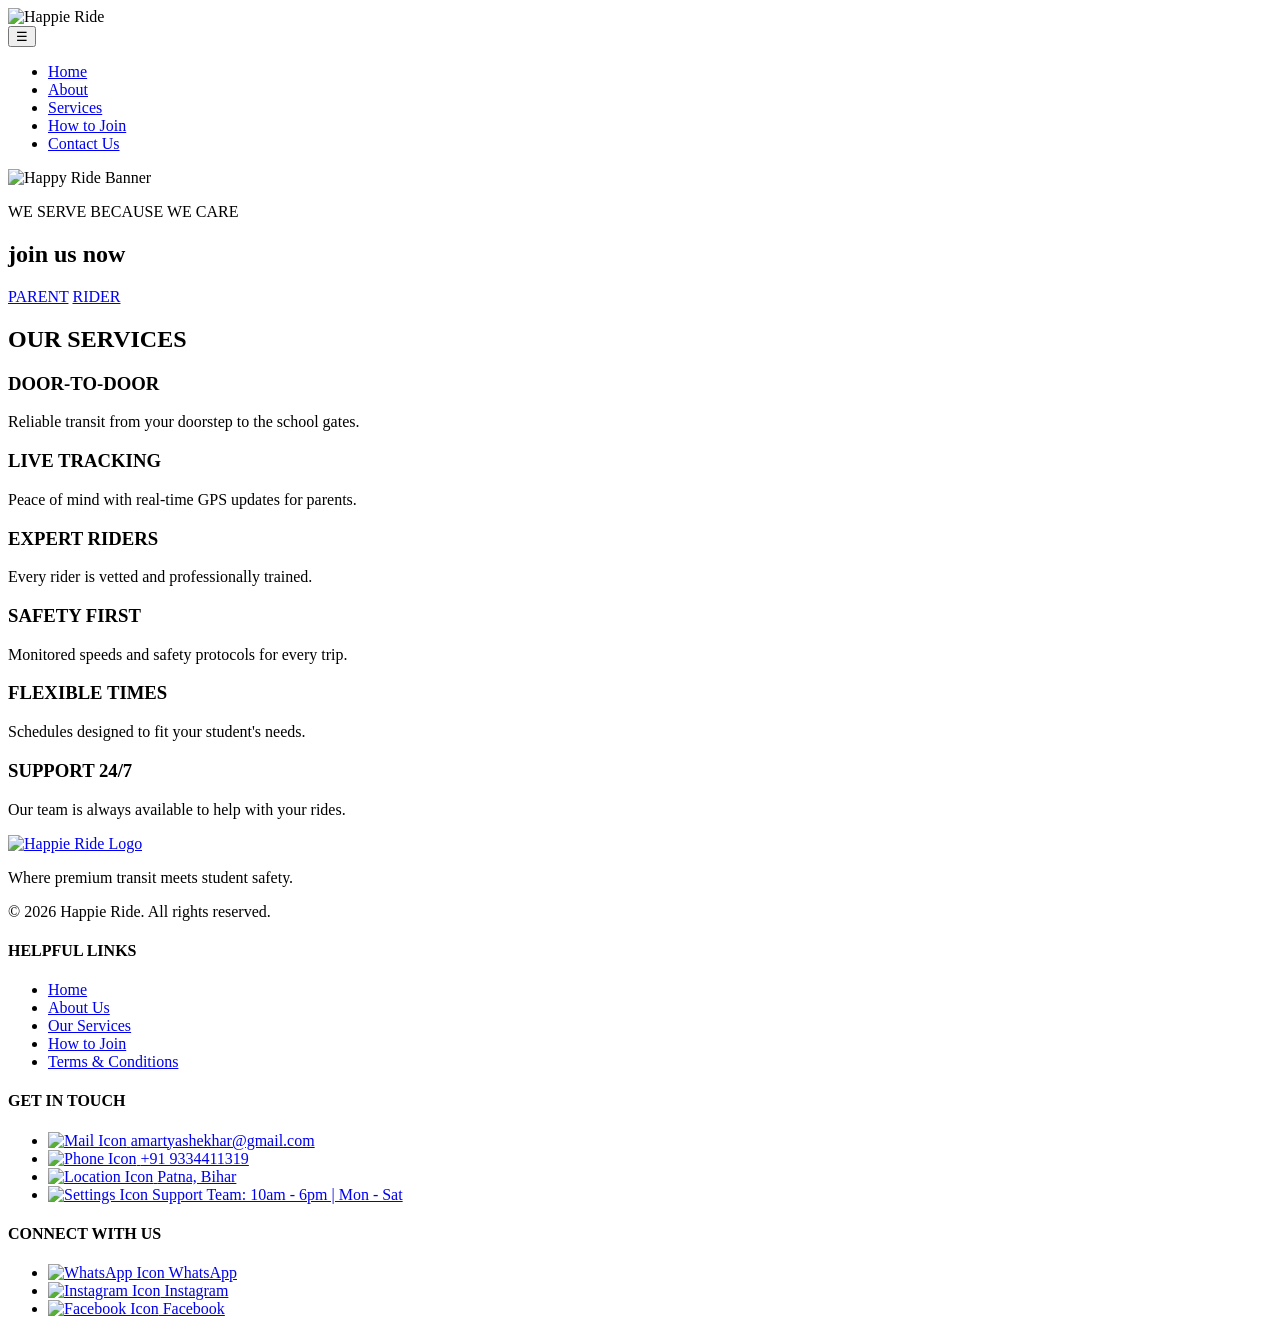
==== index.html @ 3d085aca "Add files via upload" ====
<!DOCTYPE html>
<html lang="en">

<head>
    <meta charset="UTF-8">
    <meta name="viewport" content="width=device-width, initial-scale=1.0">
    <title>Happie Ride | Premium Student Transport</title>
    <link rel="stylesheet" href="style.css">
    <link rel="preconnect" href="https://fonts.googleapis.com">
    <link rel="preconnect" href="https://fonts.gstatic.com" crossorigin>
    <link
        href="https://fonts.googleapis.com/css2?family=Rubik:ital,wght@0,300..900;1,300..900&family=Staatliches&display=swap"
        rel="stylesheet">
</head>

<body>

    <div class="blur-overlay"></div>

    <header class="top-bar">
        <div class="logo-container">
            <img src="HAPPIE RIDE (1)-Photoroom.png" alt="Happie Ride" class="main-logo">
        </div>
        <button class="menu-toggle" onclick="toggleMenu()" aria-label="Toggle Navigation"
            aria-expanded="false">☰</button>
        <ul class="nav-links" id="navLinks">
            <li><a href="index.html">Home</a></li>
            <li><a href="about.html">About</a></li>
            <li><a href="services.html">Services</a></li>
            <li><a href="howtojoin.html">How to Join</a></li>
            <li><a href="index.html#contact-footer">Contact Us</a></li>
        </ul>
    </header>

    <main id="main-content">
        <div class="hero-image">
            <img src="https://images.unsplash.com/photo-1775216061733-ecdcd7d3cdf3?w=1000&auto=format&fit=crop&q=60"
                alt="Happy Ride Banner" class="full-screen-banner">
            <div class="banner-overlay"></div>
        </div>
        <section id="home-section">

            <div class="statement-tab">
                <p>WE SERVE BECAUSE WE CARE</p>
            </div>

            <div id="join_us" class="selection-box">
                <h2 class="impact-text size-md">join us now</h2>
                <div class="button-group">
                    <a href="https://docs.google.com/forms/d/e/1FAIpQLScxYKpmgmwYWfAXRPGvwGN66NkheVwvE3vnoVW8nSBZlDpSGA/viewform?usp=publish-editor"
                        class="btn parent-btn">PARENT</a>
                    <a href="https://docs.google.com/forms/d/e/1FAIpQLScxYKpmgmwYWfAXRPGvwGN66NkheVwvE3vnoVW8nSBZlDpSGA/viewform?usp=publish-editor"
                        target="_blank" class="btn rider-btn">RIDER</a>
                </div>
            </div>

            <div id="services-section" class="services-container">
                <h2 class="impact-text size-lg">OUR SERVICES</h2>
                <div class="services-grid">
                    <div class="service-item">
                        <h3 class="impact-text size-sm">DOOR-TO-DOOR</h3>
                        <p>Reliable transit from your doorstep to the school gates.</p>
                    </div>
                    <div class="service-item">
                        <h3 class="impact-text size-sm">LIVE TRACKING</h3>
                        <p>Peace of mind with real-time GPS updates for parents.</p>
                    </div>
                    <div class="service-item">
                        <h3 class="impact-text size-sm">EXPERT RIDERS</h3>
                        <p>Every rider is vetted and professionally trained.</p>
                    </div>
                    <div class="service-item">
                        <h3 class="impact-text size-sm">SAFETY FIRST</h3>
                        <p>Monitored speeds and safety protocols for every trip.</p>
                    </div>
                    <div class="service-item">
                        <h3 class="impact-text size-sm">FLEXIBLE TIMES</h3>
                        <p>Schedules designed to fit your student's needs.</p>
                    </div>
                    <div class="service-item">
                        <h3 class="impact-text size-sm">SUPPORT 24/7</h3>
                        <p>Our team is always available to help with your rides.</p>
                    </div>
                </div>
            </div>
        </section>

        <footer id="contact-footer" class="main-footer">
            <div class="footer-grid-wrap">

                <div class="footer-column brand-col">
                    <div class="foot-logo-container">
                        <a href="index.html">
                            <img src="HAPPIE RIDE (1)-Photoroom.png" alt="Happie Ride Logo" class="foot-logo">
                        </a>
                    </div>
                    <p class="footer-tagline">Where premium transit meets student safety.</p>
                    <p class="copyright">© 2026 Happie Ride. All rights reserved.</p>
                </div>

                <div class="footer-column links-col">
                    <h4 class="footer-heading">HELPFUL LINKS</h4>
                    <ul class="footer-list">
                        <li><a href="index.html">Home</a></li>
                        <li><a href="about.html">About Us</a></li>
                        <li><a href="services.html">Our Services</a></li>
                        <li><a href="howtojoin.html">How to Join</a></li>
                        <li><a href="termsandcondition.html">Terms & Conditions</a></li>
                    </ul>
                </div>

                <div class="footer-column contact-col">
                    <h4 class="footer-heading">GET IN TOUCH</h4>
                    <ul class="footer-list">
                        <li>
                            <a href="mailto:amartyashekhar@gmail.com" class="footer-contact-item">
                                <span class="contact-icon">
                                    <img src="https://cdn-icons-png.flaticon.com/128/2965/2965306.png" alt="Mail Icon"
                                        class="footer-minimal-icon">
                                </span> amartyashekhar@gmail.com
                            </a>
                        </li>
                        <li>
                            <a href="tel:+919334411319" class="footer-contact-item">
                                <span class="contact-icon">
                                    <img src="https://cdn-icons-png.flaticon.com/128/831/831309.png" alt="Phone Icon"
                                        class="footer-minimal-icon">
                                </span> +91 9334411319
                            </a>
                        </li>
                        <li>
                            <a href="https://maps.app.goo.gl/TscrVJfaNJQb4uGH8" target="_blank"
                                class="footer-contact-item">
                                <span class="contact-icon">
                                    <img src="https://cdn-icons-png.flaticon.com/128/2875/2875433.png"
                                        alt="Location Icon" class="footer-minimal-icon">
                                </span> Patna, Bihar
                            </a>
                        </li>

                        <li>
                            <a href="https://wa.me/919334411319" target="_blank" class="support-timing">
                                <span class="contact-icon">
                                    <img src="https://cdn-icons-png.flaticon.com/128/3892/3892660.png"
                                        alt="Settings Icon" class="footer-minimal-icon">
                                </span> Support Team: 10am - 6pm | Mon - Sat
                            </a>
                        </li>
                    </ul>
                </div>

                <div class="footer-column social-col">
                    <h4 class="footer-heading">CONNECT WITH US</h4>
                    <ul class="footer-list">
                        <li>
                            <a href="https://wa.me/919334411319" target="_blank" class="social-link-item whatsapp-link">
                                <img src="https://cdn-icons-png.flaticon.com/128/3670/3670051.png" alt="WhatsApp Icon"
                                    class="footer-minimal-icon social-icon-space">
                                WhatsApp
                            </a>
                        </li>
                        <li>
                            <a href="#" class="social-link-item insta-link">
                                <img src="https://cdn-icons-png.flaticon.com/128/15707/15707749.png"
                                    alt="Instagram Icon" class="footer-minimal-icon social-icon-space">
                                Instagram
                            </a>
                        </li>
                        <li>
                            <a href="#" class="social-link-item facebook-link">
                                <img src="https://cdn-icons-png.flaticon.com/128/5968/5968764.png" alt="Facebook Icon"
                                    class="footer-minimal-icon social-icon-space">
                                Facebook
                            </a>
                        </li>
                    </ul>
                </div>

            </div>
        </footer>
    </main>

    <script src="script.js"></script>
</body>

</html>
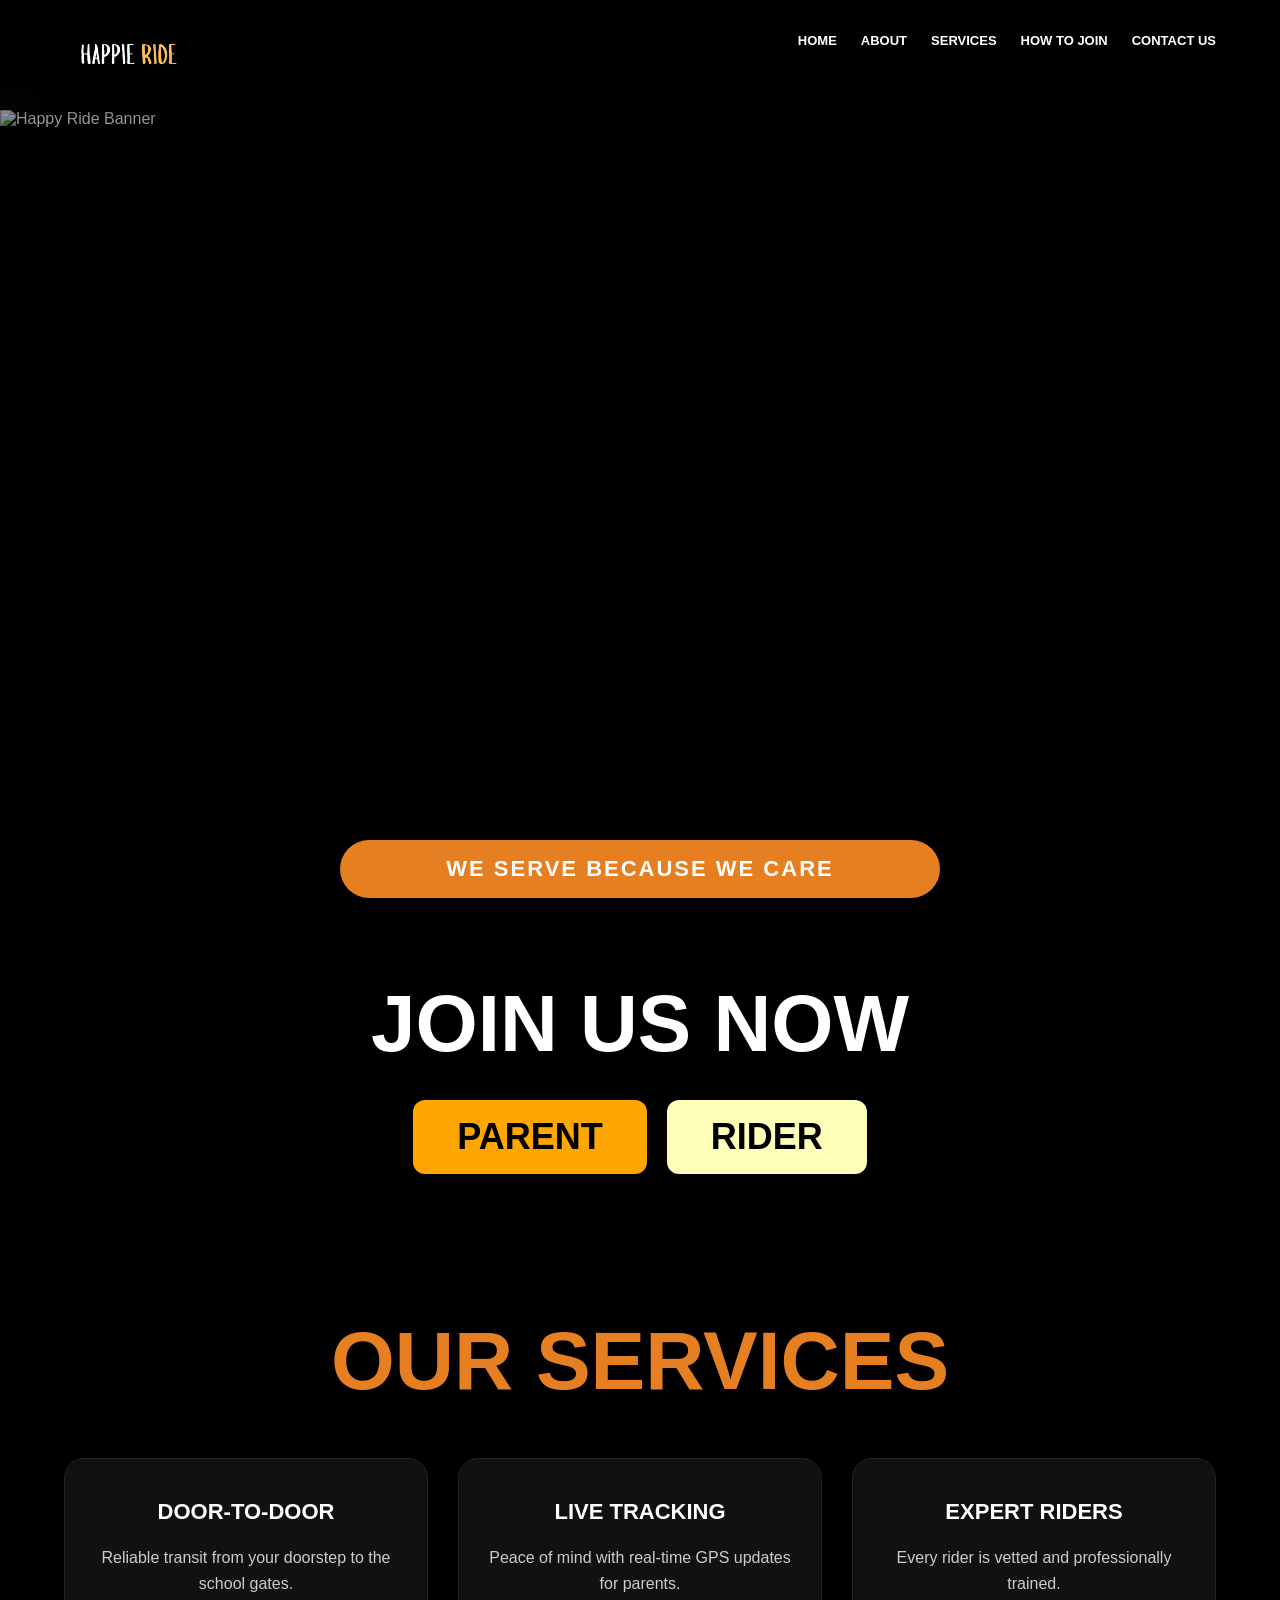
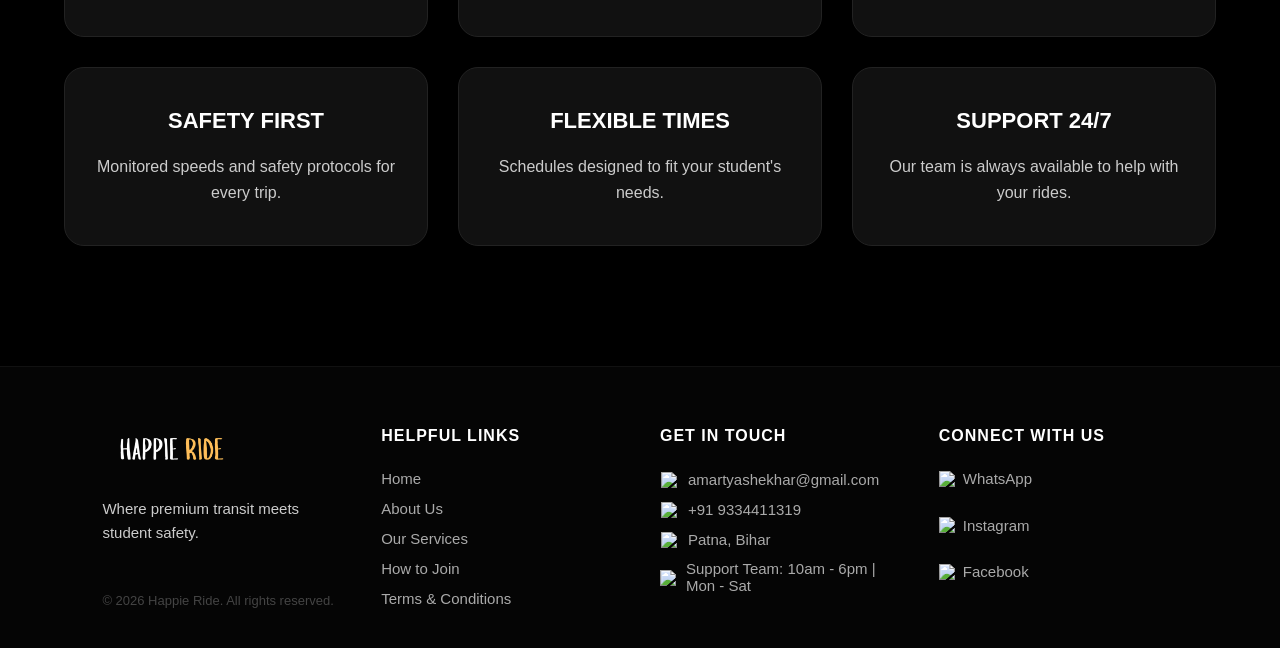
==== commit d336bb4b: "Fix HTML encoding issues in index.html" ====
--- a/index.html
+++ b/index.html
@@ -47,7 +47,7 @@
             <div id="join_us" class="selection-box">
                 <h2 class="impact-text size-md">join us now</h2>
                 <div class="button-group">
-                    <a href="https://docs.google.com/forms/d/e/1FAIpQLScxYKpmgmwYWfAXRPGvwGN66NkheVwvE3vnoVW8nSBZlDpSGA/viewform?usp=publish-editor"
+                    <a href="https://docs.google.com/forms/d/e/1FAIpQLScy1mimZNe8HKUfYmpjz54pJ1XOfRjp6dLf7bQqseb46uCbcw/viewform?usp=header"
                         class="btn parent-btn">PARENT</a>
                     <a href="https://docs.google.com/forms/d/e/1FAIpQLScxYKpmgmwYWfAXRPGvwGN66NkheVwvE3vnoVW8nSBZlDpSGA/viewform?usp=publish-editor"
                         target="_blank" class="btn rider-btn">RIDER</a>
@@ -183,4 +183,4 @@
     <script src="script.js"></script>
 </body>
 
-</html>+</html>
--- a/style.css
+++ b/style.css
@@ -0,0 +1,907 @@
+/* --- Base Reset & Core Styles --- */
+html {
+    scroll-behavior: smooth;
+}
+
+* {
+    margin: 0;
+    padding: 0;
+    box-sizing: border-box;
+    font-family: 'Gill Sans', sans-serif;
+}
+
+body {
+    background-color: #000;
+    color: #fff;
+    width: 100%;
+    overflow-x: hidden;
+}
+
+/* --- Global Typography Scale --- */
+.impact-text {
+    font-family: 'Impact', sans-serif;
+    text-transform: uppercase;
+}
+
+.size-lg {
+    font-size: clamp(82px, 5vw, 120px);
+    color: #e67e22;
+    margin-top: 40px;
+}
+
+.size-md {
+    font-size: clamp(40px, 8vw, 80px);
+    color: #fff;
+}
+
+.size-sm {
+    font-family: Arial, sans-serif;
+    font-size: 22px;
+    color: #fff;
+    margin-bottom: 20px;
+}
+
+/* --- Fixed Scrolling Header Blur Effect --- */
+.blur-overlay {
+    position: fixed;
+    top: 0;
+    left: 0;
+    width: 100%;
+    height: 120px;
+    backdrop-filter: blur(15px);
+    -webkit-backdrop-filter: blur(15px);
+    mask-image: linear-gradient(to bottom, black 60%, transparent 100%);
+    -webkit-mask-image: linear-gradient(to bottom, black 60%, transparent 100%);
+    z-index: 999;
+    pointer-events: none;
+}
+
+.top-bar {
+    background: transparent;
+    width: 100%;
+    padding: 10px 5%;
+    position: sticky;
+    top: 0;
+    z-index: 1000;
+    display: flex;
+    justify-content: space-between;
+    align-items: center;
+}
+
+.logo-container {
+    width: 150px;
+    height: 60px;
+    position: relative;
+}
+
+.main-logo {
+    position: absolute;
+    top: -20px;
+    left: 0;
+    height: clamp(80px, 15vw, 130px);
+    width: auto;
+    filter: drop-shadow(0px 10px 25px rgba(0, 0, 0, 0.9));
+    transition: transform 0.3s cubic-bezier(0.175, 0.885, 0.32, 1.275);
+}
+
+
+
+.main-logo:hover {
+    transform: scale(1.08);
+}
+
+.nav-links {
+    list-style: none;
+    display: flex;
+    gap: 24px;
+    align-items: center;
+}
+
+.nav-links li a {
+    text-decoration: none;
+    color: #fff;
+    font-weight: bold;
+    font-size: 13px;
+    text-transform: uppercase;
+    transition: color 0.3s;
+    text-shadow: 2px 2px 8px rgba(0, 0, 0, 0.8);
+}
+
+.nav-links li a:hover,
+.nav-links li a.btn-nav-style {
+    color: #e67e22;
+}
+
+.menu-toggle {
+    display: none;
+    background: none;
+    border: none;
+    color: white;
+    font-size: 32px;
+    cursor: pointer;
+    z-index: 3001;
+}
+
+/* --- Hero Showcase Section --- */
+#home-section {
+    margin-top: 0px;
+}
+
+.hero-image {
+    width: 100%;
+    height: 85vh;
+    margin-top: 30px ;
+    position: relative;
+    background: #000;
+}
+
+.full-screen-banner {
+    width: 100%;
+    height: 100%;
+    object-fit: cover;
+    filter: brightness(60%);
+}
+
+.statement-tab {
+    background: #e67e22;
+    color: #fff;
+    text-align: center;
+    padding: 16px 24px;
+    max-width: 600px;
+    width: 90%;
+    margin: -35px auto 0;
+    border-radius: 50px;
+    position: relative;
+    z-index: 20;
+    box-shadow: 0 10px 30px rgba(0, 0, 0, 0.5);
+}
+
+.statement-tab p {
+    font-family: Arial, Helvetica, sans-serif;
+    font-weight: 800;
+    font-size: clamp(16px, 3vw, 22px);
+    letter-spacing: 2px;
+}
+
+/* --- Call To Action Control Center --- */
+.selection-box {
+    padding: 80px 20px 40px;
+    text-align: center;
+    background: #000;
+}
+
+.button-group {
+    margin-top: 30px;
+    display: flex;
+    justify-content: center;
+    gap: 20px;
+    flex-wrap: wrap;
+}
+
+.btn {
+    padding: 16px 44px;
+    border-radius: 12px;
+    font-weight: bold;
+    border: none;
+    cursor: pointer;
+    transition: transform 0.3s, box-shadow 0.3s;
+    font-size: clamp(24px, 4vw, 36px);
+    font-family: Arial, Helvetica, sans-serif;
+    font-weight: 790;
+    display: inline-block;
+    text-align: center;
+}
+
+.parent-btn {
+    background: #ffa600;
+    color: #000;
+    text-decoration: none;
+}
+
+.rider-btn {
+    background: #fdffb9;
+    color: #000;
+    text-decoration: none;
+}
+
+.btn:hover {
+    transform: translateY(-5px);
+    box-shadow: 0 8px 20px rgba(255, 255, 255, 0.1);
+}
+
+/* --- Services Display Grid --- */
+.services-container {
+    padding: 60px 5%;
+    text-align: center;
+    background: #000;
+}
+
+.services-grid {
+    display: grid;
+    grid-template-columns: repeat(auto-fit, minmax(280px, 1fr));
+    gap: 30px;
+    margin: 50px auto 0;
+    max-width: 1200px;
+}
+
+.service-item {
+    background: #111;
+    border: 1px solid #222;
+    padding: 40px 24px;
+    border-radius: 20px;
+    transition: border-color 0.3s, transform 0.3s, box-shadow 0.3s;
+}
+
+.service-item:hover {
+    border-color: #e67e22;
+    transform: translateY(-5px);
+    box-shadow: 0 10px 30px rgba(230, 126, 34, 0.15);
+}
+
+.service-item p {
+    color: #ccc;
+    font-size: 16px;
+    line-height: 1.6;
+}
+
+/* --- Clean Branding Minimal Footer --- */
+/* --- New 4-Column Grid Footer --- */
+/* --- Footer Logo Scaling Fixes --- */
+.footer-minimal-icon {
+    width: 16px;
+    height: 16px;
+    vertical-align: middle;
+    display: inline-block;
+}
+
+.social-icon-space {
+    margin-right: 8px;
+}
+
+.foot-logo-container { 
+    display: flex;
+    justify-content: flex-start; /* Aligns left to match the reference layout */
+    align-items: center;
+    height: 50px;       /* Constrains container height */
+    width: 140px;       /* Constrains container width */
+    overflow: hidden;   /* Prevents asset bleeding */
+}
+
+.foot-logo {
+    width: 100%;
+    height: 100%;
+    object-fit: contain; /* Forces image to fit perfectly inside the box without stretching */
+    object-position: left center; /* Keeps the graphic aligned with your text items */
+    transition: transform 0.3s cubic-bezier(0.175, 0.885, 0.32, 1.275);
+}
+
+.foot-logo:hover { 
+    transform: scale(1.04); 
+}
+
+/* --- Mobile Fix for Footer Alignment --- */
+@media (max-width: 768px) {
+    .foot-logo-container {
+        justify-content: flex-start; /* Maintains clean left-alignment on smaller mobile views */
+        margin-bottom: 5px;
+    }
+}
+.main-footer { 
+    background: #050505; 
+    border-top: 1px solid #111; 
+    padding: 60px 8% 40px; 
+    margin-top: 60px;
+    width: 100%;
+}
+
+.footer-grid-wrap { 
+    display: grid;
+    grid-template-columns: repeat(auto-fit, minmax(220px, 1fr));
+    gap: 40px; 
+    max-width: 1200px;
+    margin: 0 auto;
+}
+
+.footer-column {
+    display: flex;
+    flex-direction: column;
+    gap: 15px;
+}
+
+/* Brand Column Styles */
+.brand-col {
+    gap: 20px;
+}
+
+.footer-tagline {
+    color: #ccc;
+    font-size: 15px;
+    line-height: 1.6;
+}
+
+.copyright { 
+    color: #444; 
+    font-size: 13px; 
+    margin-top: auto; /* Pushes copyright to the bottom of the column block */
+}
+
+/* Typography & List Elements */
+.footer-heading {
+    font-family: Arial, sans-serif; 
+    font-size: 16px; 
+    font-weight: bold;
+    color: #fff;
+    letter-spacing: 1px;
+    margin-bottom: 10px;
+    text-transform: uppercase;
+}
+
+.footer-list {
+    list-style: none;
+    display: flex;
+    flex-direction: column;
+    gap: 12px;
+}
+
+/* Navigation & Contact Item Resets */
+.footer-list li a, 
+.footer-contact-item, 
+.support-timing {
+    color: #aaa;
+    text-decoration: none;
+    font-size: 15px;
+    transition: color 0.3s, transform 0.2s;
+    display: inline-flex;
+    align-items: center;
+}
+
+.footer-contact-item {
+    cursor: pointer;
+}
+
+.contact-icon {
+    color: #e67e22; /* Accent color for layout highlights */
+    margin-right: 10px;
+    font-size: 16px;
+    display: inline-block;
+    width: 18px;
+    text-align: center;
+}
+
+.support-timing {
+    cursor: default;
+    color: #888;
+}
+
+/* Interactive Hover States */
+.footer-list li a:hover, 
+.footer-contact-item:hover {
+    color: #e67e22;
+    transform: translateX(4px); /* Subtle shift to match list markers in reference image */
+}
+
+/* Social Media Specific Colors */
+.whatsapp-link:hover { color: #0bff5c !important; }
+.insta-link:hover { color: #f198ff !important; }
+.facebook-link:hover { color: #7dafff !important; }
+
+/* Responsive Adaptations */
+@media (max-width: 768px) {
+    .main-footer {
+        padding: 40px 5% 30px;
+    }
+    
+    .footer-grid-wrap {
+        grid-template-columns: 1fr; /* Stack vertically on small mobile displays */
+        gap: 35px;
+        text-align: left;
+    }
+    
+    .footer-list li a:hover, 
+    .footer-contact-item:hover {
+        transform: none; /* Disable shift on touch targets for stability */
+    }
+}
+
+/* --- About Page Copy Styling (Isolated Layout Elements) --- */
+.about-container {
+    padding: 80px 10% 60px;
+    text-align: center;
+    background: #000;
+}
+
+.about-content {
+    max-width: 800px;
+    margin: 30px auto 0;
+}
+
+.about-subtitle {
+    color: #e67e22;
+    margin-top: 40px;
+    margin-bottom: 12px;
+}
+
+.about-description {
+    font-size: 18px;
+    color: #ccc;
+    line-height: 1.8;
+    margin-bottom: 24px;
+    text-align: justify;
+    text-justify: inter-word;
+}
+
+/* --- Interactive Registration Split Panels (parent.html) --- */
+.split-screen {
+    display: grid;
+    grid-template-columns: 1fr;
+    min-height: 100vh;
+    padding-top: 40px;
+}
+
+.info-panel {
+    padding: 60px 24px;
+    background: #000;
+    max-width: 500px;
+    margin: 0 auto;
+    width: 100%;
+}
+
+.brand-logo-small {
+    height: 120px;
+    width: auto;
+    display: block;
+    margin: 0 auto 20px;
+}
+
+form input {
+    width: 100%;
+    padding: 14px;
+    margin-bottom: 16px;
+    border: 1px solid #333;
+    background: #111;
+    color: #fff;
+    border-radius: 8px;
+    font-size: 16px;
+}
+
+form input:focus {
+    border-color: #e67e22;
+    outline: none;
+}
+
+.submit-btn {
+    width: 100%;
+    padding: 16px;
+    background: #e67e22;
+    color: #fff;
+    border: none;
+    border-radius: 8px;
+    font-weight: bold;
+    cursor: pointer;
+    font-size: 16px;
+    transition: opacity 0.2s;
+}
+
+.submit-btn:hover {
+    opacity: 0.9;
+}
+
+.back-link {
+    color: #3498db;
+    text-decoration: underline;
+    font-size: 16px;
+    transition: color 0.2s;
+}
+
+.back-link:hover {
+    color: #e67e22;
+}
+
+/* --- Breakpoint Media Matrix --- */
+@media (max-width: 768px) {
+    .menu-toggle {
+        display: block;
+    }
+
+    .nav-links {
+        display: none;
+        flex-direction: column;
+        position: absolute;
+        top: 100%;
+        right: 5%;
+        width: 220px;
+        background: #111;
+        border: 1px solid #222;
+        border-radius: 12px;
+        padding: 10px 0;
+        box-shadow: 0 10px 30px rgba(0, 0, 0, 0.8);
+    }
+
+    .nav-links.active {
+        display: flex;
+    }
+
+    .nav-links li {
+        width: 100%;
+    }
+
+    .nav-links a {
+        display: block;
+        padding: 14px 20px;
+        border-bottom: 1px solid #222;
+        text-align: center;
+    }
+
+    .nav-links li:last-child a {
+        border-bottom: none;
+    }
+
+    .button-group {
+        flex-direction: column;
+        align-items: center;
+    }
+
+    .btn {
+        width: 100%;
+        max-width: 320px;
+    }
+
+    .split-screen {
+        grid-template-columns: 1fr;
+    }
+
+    .info-image {
+        display: none;
+    }
+}
+
+@media (min-width: 769px) {
+    .split-screen {
+        grid-template-columns: 1fr 1fr;
+    }
+
+    .info-image {
+        display: block;
+        background: #111;
+    }
+
+    .info-image img {
+        width: 100%;
+        height: 100%;
+        object-fit: cover;
+    }
+
+    .footer-wrap {
+        flex-direction: row;
+        justify-content: space-between;
+    }
+}
+/* --- Detailed Services View Layouts --- */
+.services-detail-container {
+    padding: 80px 10% 60px;
+    background: #000;
+}
+.services-intro-text {
+    color: #aaa;
+    font-size: 18px;
+    line-height: 1.6;
+    max-width: 700px;
+    margin-bottom: 50px;
+}
+.services-detailed-list {
+    display: flex;
+    flex-direction: column;
+    gap: 40px;
+    max-width: 1000px;
+}
+.service-detail-card {
+    background: #111;
+    border: 1px solid #222;
+    padding: 35px;
+    border-radius: 16px;
+    transition: border-color 0.3s;
+}
+.service-detail-card:hover {
+    border-color: #e67e22;
+}
+.service-card-title {
+    color: #e67e22;
+    margin-bottom: 15px;
+}
+.service-detail-description {
+    color: #fff;
+    font-size: 16px;
+    line-height: 1.7;
+    margin-bottom: 20px;
+}
+.service-feature-points {
+    list-style-type: none;
+    padding-left: 0;
+    display: flex;
+    flex-direction: column;
+    gap: 10px;
+}
+.service-feature-points li {
+    color: #ccc;
+    font-size: 15px;
+    position: relative;
+    padding-left: 20px;
+    line-height: 1.5;
+}
+.service-feature-points li::before {
+    content: "✓";
+    position: absolute;
+    left: 0;
+    color: #e67e22;
+    font-weight: bold;
+}
+.services-action-footer {
+    margin-top: 50px;
+    text-align: left;
+}
+
+/* --- Dedicated Registration Guide Stylesheet (join.html) --- */
+
+/* Container Layout */
+.join-guide-container {
+    padding: 80px 10% 60px;
+    background-color: #000;
+    max-width: 1400px;
+    margin: 0 auto;
+}
+
+.join-intro-text {
+    color: #aaa;
+    font-size: 18px;
+    line-height: 1.6;
+    max-width: 700px;
+    margin-bottom: 50px;
+}
+
+/* Two-Column Grid Setup */
+.join-grid-layout {
+    display: grid;
+    grid-template-columns: repeat(auto-fit, minmax(320px, 1fr));
+    gap: 40px;
+    margin-bottom: 40px;
+}
+
+/* Onboarding Target Cards */
+.join-guide-card {
+    background: #111;
+    border: 1px solid #222;
+    padding: 45px 35px;
+    border-radius: 20px;
+    display: flex;
+    flex-direction: column;
+    justify-content: space-between;
+    transition: transform 0.3s cubic-bezier(0.25, 1, 0.5, 1), border-color 0.3s ease;
+}
+
+.join-guide-card:hover {
+    transform: translateY(-5px);
+}
+
+/* Isolated Card Themes to Match Button Accents */
+.parent-card-theme:hover { 
+    border-color: #ffa600; 
+}
+.rider-card-theme:hover { 
+    border-color: #fdffb9; 
+}
+
+/* Typography Hierarchy */
+.guide-card-title {
+    margin-bottom: 12px;
+}
+
+.guide-subtitle {
+    color: #888;
+    font-size: 15px;
+    line-height: 1.5;
+    margin-bottom: 35px;
+}
+
+/* Stepper List Elements */
+.registration-steps-list {
+    list-style: none;
+    display: flex;
+    flex-direction: column;
+    gap: 28px;
+    margin-bottom: 45px;
+}
+
+.registration-steps-list li {
+    display: flex;
+    gap: 18px;
+    align-items: flex-start;
+}
+
+/* Minimal Vector Step Badges */
+.step-number {
+    background: #1a1a1a;
+    color: #e67e22; /* Primary Theme Accent */
+    font-family: Arial, sans-serif;
+    font-weight: bold;
+    font-size: 14px;
+    width: 32px;
+    height: 32px;
+    border-radius: 50%;
+    display: flex;
+    align-items: center;
+    justify-content: center;
+    flex-shrink: 0;
+    border: 1px solid #2c2c2c;
+}
+
+.step-text-content {
+    color: #ccc;
+    font-size: 15px;
+    line-height: 1.6;
+}
+
+.step-text-content strong {
+    color: #fff;
+    display: block;
+    font-size: 16px;
+    margin-bottom: 4px;
+}
+
+/* Action Trigger Elements */
+.guide-action-block {
+    margin-top: auto;
+    width: 100%;
+}
+
+.guide-action-block .btn {
+    width: 100%;
+    display: block;
+    text-shadow: none;
+}
+
+.join-navigation-footer {
+    margin-top: 50px;
+    text-align: left;
+}
+
+/* --- Responsive Adaptations --- */
+@media (max-width: 768px) {
+    .join-guide-container {
+        padding: 60px 6% 40px;
+    }
+    
+    .join-intro-text {
+        font-size: 16px;
+        margin-bottom: 35px;
+    }
+    
+    .join-grid-layout {
+        grid-template-columns: 1fr; /* Stacks vertically perfectly on touch screens */
+        gap: 30px;
+    }
+    
+    .join-guide-card {
+        padding: 35px 25px;
+    }
+    
+    .join-guide-card:hover {
+        transform: none; /* Disables displacement transitions for UI stability on mobile browsers */
+    }
+}
+
+/* --- Page Canvas Core Wrapper --- */
+.terms-container {
+    max-width: 900px;
+    margin: 40px auto 80px;
+    padding: 0 24px;
+    background-color: #000;
+}
+
+.last-updated {
+    color: #888;
+    font-size: 14px;
+    text-align: center;
+    margin-bottom: 40px;
+    text-transform: uppercase;
+    letter-spacing: 1px;
+}
+
+.terms-intro {
+    color: #ccc;
+    font-size: 17px;
+    margin-bottom: 40px;
+    text-align: justify;
+    text-justify: inter-word;
+    line-height: 1.7;
+}
+
+/* --- Document Content Section Cards --- */
+.terms-section {
+    background: #111;
+    border: 1px solid #222;
+    padding: 35px;
+    border-radius: 16px;
+    margin-bottom: 30px;
+    transition: border-color 0.3s ease, transform 0.2s ease;
+}
+
+.terms-section:hover {
+    border-color: #e67e22; /* Matches signature branding color */
+    transform: translateY(-2px);
+}
+
+.section-title {
+    color: #e67e22;
+    font-size: 20px;
+    margin-bottom: 18px;
+    font-family: Arial, sans-serif;
+    font-weight: bold;
+}
+
+.terms-section p {
+    color: #ccc;
+    font-size: 15px;
+    margin-bottom: 15px;
+    text-align: justify;
+    text-justify: inter-word;
+    line-height: 1.6;
+}
+
+/* --- Lists Inside Terms Panels --- */
+.terms-section ul, 
+.terms-section ol {
+    padding-left: 24px;
+    margin-bottom: 15px;
+}
+
+.terms-section li {
+    color: #ccc;
+    font-size: 15px;
+    margin-bottom: 10px;
+    line-height: 1.6;
+}
+
+.terms-section strong {
+    color: #fff;
+}
+
+/* --- Navigation & Direct Redirection Links --- */
+.terms-footer-nav {
+    margin-top: 50px;
+    text-align: center;
+}
+
+.back-link {
+    color: #3498db;
+    text-decoration: underline;
+    font-size: 16px;
+    transition: color 0.2s ease;
+}
+
+.back-link:hover {
+    color: #e67e22;
+}
+
+@media (max-width: 768px) {
+    .terms-container {
+        margin: 20px auto 60px;
+        padding: 0 16px;
+    }
+    
+    .terms-section {
+        padding: 24px 20px;
+    }
+    
+    .terms-section:hover {
+        transform: none; /* Disables displacement transitions for UI stability on mobile browsers */
+    }
+    
+    .terms-intro {
+        font-size: 15px;
+        text-align: left;
+    }
+    
+    .terms-section p {
+        text-align: left;
+    }
+}
